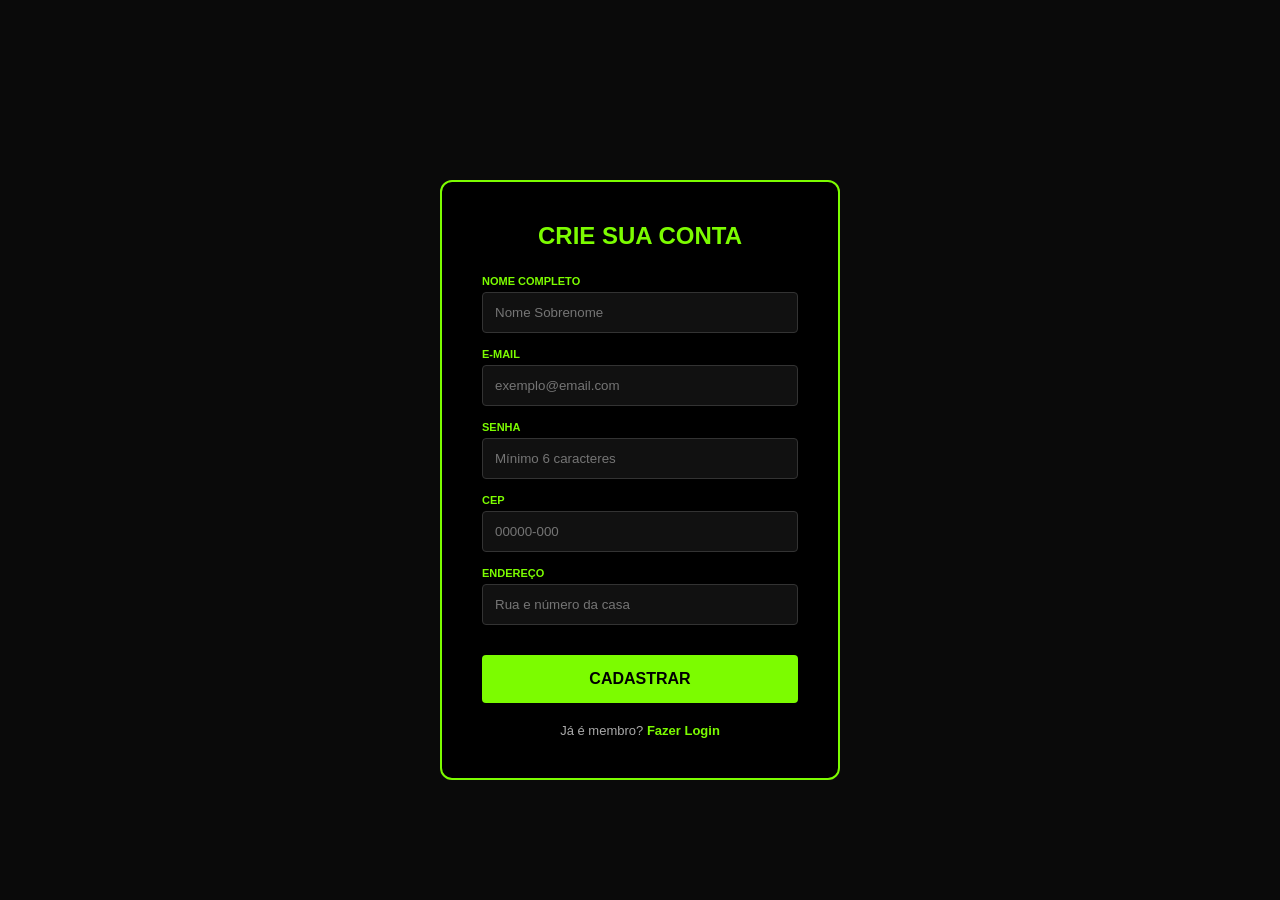
==== cadastro.html @ 186a5c5b "Add files via upload" ====
<!DOCTYPE html>
<html lang="en">
<head>
    <meta charset="UTF-8">
    <meta name="viewport" content="width=device-width, initial-scale=1.0">
    <title>Document</title>
    <link rel="stylesheet" href="style.css">
</head>
<body>
<section id="cadastro-section" class="full-section section-dark">
    <div class="form-box">
        <h2 class="titulo-verde">Crie sua conta</h2>

        <div class="input-group">
            <label>Nome Completo</label>
            <input type="text" placeholder="Nome Sobrenome">
        </div>

        <div class="input-group">
            <label>E-mail</label>
            <input type="email" placeholder="exemplo@email.com">
        </div>

        <div class="input-group">
            <label>Senha</label>
            <input type="password" placeholder="Mínimo 6 caracteres">
        </div>

        <div class="input-group">
            <label>CEP</label>
            <input type="text" placeholder="00000-000" maxlength="9">
        </div>

        <div class="input-group">
            <label>Endereço</label>
            <input type="text" placeholder="Rua e número da casa">
        </div>

        <a href="#hero-section" class="btn-neon btn-large">CADASTRAR</a>

        <div class="switch-link">
            <p>Já é membro? <a href="#login-section">Fazer Login</a></p>
        </div>
    </div>
</section>
    <body>
        <script src="script.js"></script>
</html>
---- style.css ----
/* ================= RESET ================= */

* {
    margin: 0;
    padding: 0;
    box-sizing: border-box;
}

html {
    scroll-behavior: smooth;
}

body {
    background-color: #000;
    color: #fff;
    font-family: 'Montserrat', sans-serif;
    overflow-x: hidden;
}


/* ================= HEADER ================= */

.header-bar {
    display: grid;
    grid-template-columns: 1fr auto 1fr;
    align-items: center;
    background-color: rgba(0,0,0,0.95);
    padding: 15px 40px;
    border-bottom: 4px solid #7CFC00;
    position: fixed;
    top: 0;
    width: 100%;
    z-index: 1000;
}

.logo {
    text-align: center;
    font-size: 24px;
    font-weight: 900;
    text-decoration: none;
    color: white;
}

.logo span {
    color: #7CFC00;
}

.header-right {
    justify-self: end;
    display: flex;
    gap: 10px;
}


/* ================= BOTÕES ================= */

.btn-neon {
    background: #7CFC00;
    color: #000;
    font-weight: 900;
    border: none;
    border-radius: 4px;
    cursor: pointer;
    transition: 0.3s;
    text-align: center;
    text-decoration: none;
    text-transform: uppercase;
    display: inline-block;
}

.btn-neon:hover {
    background: #65cc00;
    box-shadow: 0 0 15px #7CFC00;
    transform: scale(1.05);
}

.btn-small {
    padding: 8px 15px;
    font-size: 12px;
}

.btn-large {
    padding: 15px;
    font-size: 1rem;
    width: 100%;
    margin-top: 15px;
}


/* ================= SEÇÕES ================= */

.full-section {
    min-height: 100vh;
    display: flex;
    justify-content: center;
    align-items: center;
    padding: 120px 20px 60px;
}

.section-dark {
    background-color: #0a0a0a;
}

section {
    scroll-margin-top: 100px;
}


/* ================= FORMULÁRIOS ================= */

.form-box {
    background-color: #000;
    border: 2px solid #7CFC00;
    border-radius: 12px;
    padding: 40px;
    width: 100%;
    max-width: 400px;
}

.carrinho-box {
    max-width: 600px;
}

.form-box h2 {
    text-align: center;
    margin-bottom: 25px;
    text-transform: uppercase;
    font-weight: 900;
}

.titulo-verde {
    color: #7CFC00;
}

.input-group {
    display: flex;
    flex-direction: column;
    margin-bottom: 15px;
}

.input-group label {
    color: #7CFC00;
    font-size: 11px;
    font-weight: 900;
    margin-bottom: 5px;
    text-transform: uppercase;
}

.input-group input,
.input-group select {
    background: #111;
    border: 1px solid #333;
    color: white;
    padding: 12px;
    border-radius: 4px;
    outline: none;
}

.input-group input:focus,
.input-group select:focus {
    border-color: #7CFC00;
    box-shadow: 0 0 5px #7CFC00;
}


/* Linha dupla (Validade + CVV) */
.linha-dupla {
    display: flex;
    gap: 10px;
}

.flex-2 { flex: 2; }
.flex-1 { flex: 1; }


/* ================= LOGIN ================= */

.login-options {
    display: flex;
    justify-content: space-between;
    align-items: center;
    font-size: 13px;
    margin-bottom: 15px;
}

.link-neon {
    color: #7CFC00;
    font-weight: 700;
    text-decoration: none;
    transition: 0.3s;
}

.link-neon:hover {
    color: #65cc00;
    text-decoration: underline;
}

.switch-link {
    text-align: center;
    margin-top: 20px;
    font-size: 13px;
    color: #aaa;
}

.switch-link a {
    color: #7CFC00;
    text-decoration: none;
    font-weight: 700;
}


/* ================= HERO ================= */

.hero-fullscreen {
    height: 100vh;
    display: flex;
    align-items: center;
    padding: 0 80px;
    position: relative;
}

.hero-text-box {
    z-index: 10;
    max-width: 600px;
}

.hero-text-box h1 {
    font-size: 5rem;
    font-weight: 900;
    line-height: 0.9;
}

.hero-text-box h1 span {
    color: #7CFC00;
}

.hero-text-box p {
    margin: 20px 0;
}

.hero-btn {
    max-width: 300px;
}

.hero-image-box {
    position: absolute;
    right: 0;
    top: 0;
    width: 60%;
    height: 100%;
}

.hero-image-box img {
    width: 100%;
    height: 100%;
    object-fit: cover;
    filter: grayscale(50%) brightness(0.6);
}

.gradient-overlay {
    position: absolute;
    left: 0;
    width: 50%;
    height: 100%;
    background: linear-gradient(to right, #000, transparent);
    z-index: 1;
}


/* ================= CATÁLOGO ================= */

#catalogo-section {
    padding: 120px 40px;
    background: #050505;
}

.titulo-catalogo {
    text-align: center;
    font-size: 3rem;
    font-weight: 900;
    margin-bottom: 40px;
}

.container-grid {
    display: grid;
    grid-template-columns: repeat(auto-fit, minmax(250px, 1fr));
    gap: 20px;
    max-width: 1200px;
    margin: 0 auto;
}

.card {
    background: #111;
    border: 1px solid #222;
    padding: 20px;
    text-align: center;
    transition: 0.3s;
    border-radius: 8px;
}

.card:hover {
    border-color: #7CFC00;
    transform: translateY(-5px);
}

.card img {
    width: 100%;
    height: 180px;
    object-fit: contain;
    margin-bottom: 15px;
}

.preco-antigo {
    text-decoration: line-through;
    color: #555;
    font-size: 12px;
}

.preco {
    color: #7CFC00;
    font-size: 1.5rem;
    font-weight: 900;
    margin-bottom: 10px;
}


/* ================= CARRINHO ================= */

.item-carrinho {
    display: flex;
    align-items: center;
    gap: 20px;
    background: #1a1a1a;
    padding: 20px;
    border-radius: 10px;
    border: 1px solid #333;
    margin-bottom: 20px;
}

.item-carrinho img {
    width: 80px;
}

.item-info p {
    margin: 3px 0;
}

.resumo-carrinho {
    text-align: right;
    margin: 20px 0;
}

.resumo-carrinho hr {
    border: 1px solid #333;
    margin: 10px 0;
}

.frete-gratis {
    color: #7CFC00;
}

.total {
    font-size: 1.5rem;
    font-weight: 900;
}


/* ================= PAGAMENTO ================= */

.metodos-pagamento {
    display: flex;
    flex-direction: column;
    gap: 15px;
    margin-bottom: 30px;
}

.metodo-card-link {
    text-decoration: none;
    color: inherit;
}

.metodo-card {
    background: #1a1a1a;
    padding: 20px;
    border-radius: 10px;
    border: 2px solid #333;
    transition: 0.3s;
    cursor: pointer;
    position: relative;
}

.metodo-card:hover {
    border-color: #7CFC00;
    transform: translateY(-3px);
}

.pix-destaque {
    border-color: #7CFC00;
    background: #1a2e0a;
}

.badge {
    position: absolute;
    top: -10px;
    right: 10px;
    background: #7CFC00;
    color: #000;
    font-size: 10px;
    padding: 4px 10px;
    font-weight: 900;
    border-radius: 20px;
}


/* ================= PIX ================= */

.qr-container {
    background: white;
    padding: 15px;
    display: inline-block;
    border-radius: 10px;
    margin: 20px 0;
}

.pix-codigo-copia {
    display: flex;
    gap: 5px;
    margin-top: 10px;
}

.pix-codigo-copia input {
    flex: 1;
    background: #222;
    border: 1px solid #444;
    color: #eee;
    padding: 10px;
    border-radius: 5px;
}


/* ================= CONFIRMAÇÃO ================= */

.success-box {
    border-top: 5px solid #7CFC00;
    text-align: center;
}

.check-icon {
    font-size: 4rem;
    color: #7CFC00;
    margin-bottom: 10px;
}

.order-number {
    background: #222;
    padding: 20px;
    border-radius: 10px;
    margin: 20px 0;
}

.order-number h3 {
    font-size: 1.8rem;
    color: #7CFC00;
    letter-spacing: 2px;
}

/* ===== CORREÇÃO CARTÃO ESTOURANDO ===== */

#cartao-section .form-box {
    max-width: 420px;
    width: 100%;
}

#cartao-section .linha-dupla {
    display: flex;
    gap: 10px;
    width: 100%;
}

#cartao-section .flex-2,
#cartao-section .flex-1 {
    min-width: 0; /* evita estourar */
}

#cartao-section input,
#cartao-section select {
    width: 100%;
}

.form-box {
    overflow: hidden; /* impede qualquer vazamento */
}
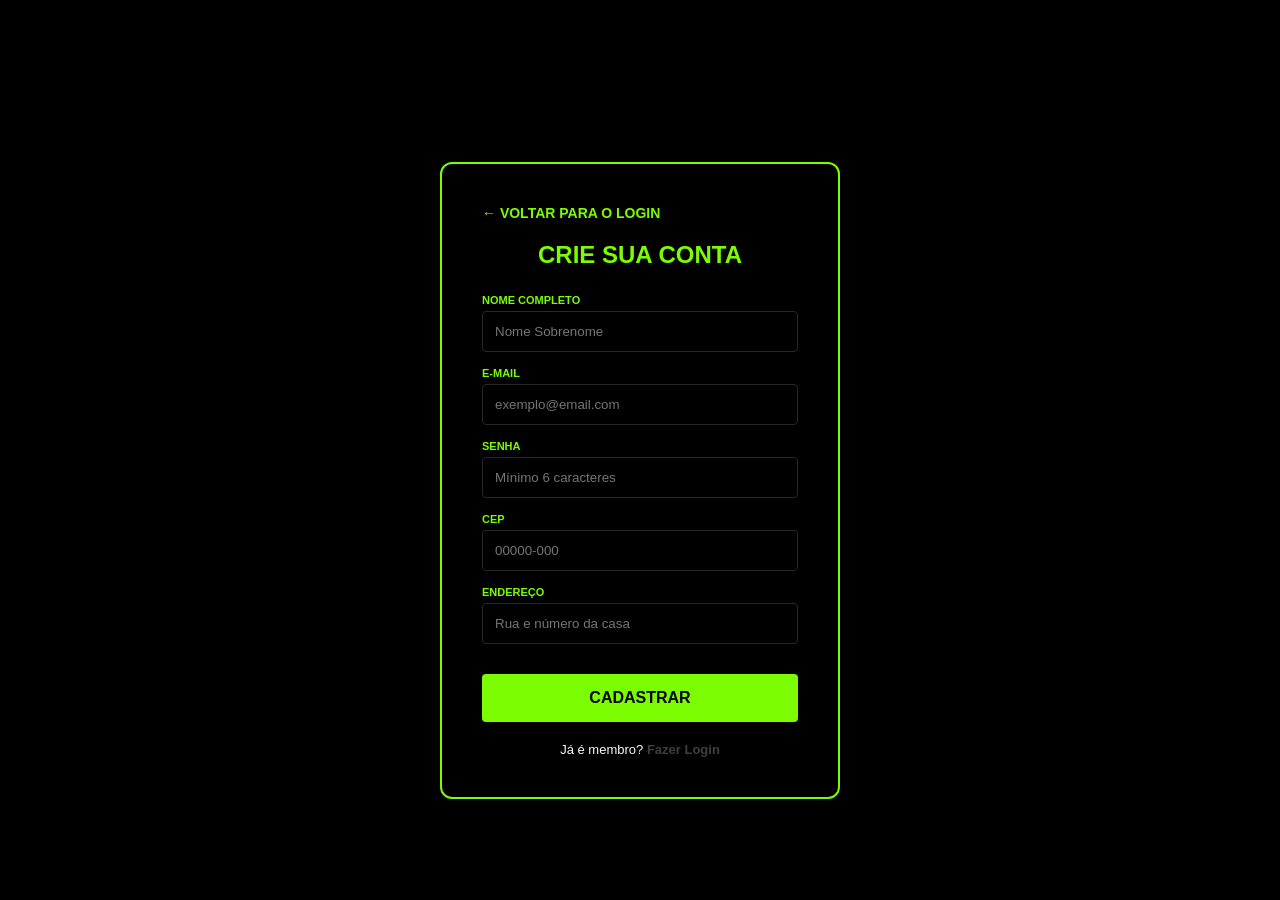
==== commit 38b9527d: "att" ====
--- a/cadastro.html
+++ b/cadastro.html
@@ -1,14 +1,16 @@
 <!DOCTYPE html>
-<html lang="en">
+<html lang="pt-br">
 <head>
     <meta charset="UTF-8">
     <meta name="viewport" content="width=device-width, initial-scale=1.0">
-    <title>Document</title>
+    <title>Elite Sport - Cadastro</title>
     <link rel="stylesheet" href="style.css">
 </head>
 <body>
 <section id="cadastro-section" class="full-section section-dark">
     <div class="form-box">
+        <a href="login.html" class="btn-voltar-link">← VOLTAR PARA O LOGIN</a>
+
         <h2 class="titulo-verde">Crie sua conta</h2>
 
         <div class="input-group">
@@ -36,14 +38,14 @@
             <input type="text" placeholder="Rua e número da casa">
         </div>
 
-        <a href="#hero-section" class="btn-neon btn-large">CADASTRAR</a>
+        <a href="login.html" class="btn-neon btn-large">CADASTRAR</a>
 
         <div class="switch-link">
-            <p>Já é membro? <a href="#login-section">Fazer Login</a></p>
+            <p>Já é membro? <a href="login.html">Fazer Login</a></p>
         </div>
     </div>
 </section>
-    <body>
-        <script src="script.js"></script>
-</html>
 
+    <script src="script.js"></script>
+</body>
+</html>
--- a/style.css
+++ b/style.css
@@ -24,9 +24,9 @@
     display: grid;
     grid-template-columns: 1fr auto 1fr;
     align-items: center;
-    background-color: rgba(0,0,0,0.95);
+    background-color: rgba(0, 0, 0, 0.95);
     padding: 15px 40px;
-    border-bottom: 4px solid #7CFC00;
+    border-bottom: 4px solid #80ff00;
     position: fixed;
     top: 0;
     width: 100%;
@@ -42,7 +42,7 @@
 }
 
 .logo span {
-    color: #7CFC00;
+    color: #80ff00;
 }
 
 .header-right {
@@ -56,7 +56,7 @@
 
 .btn-neon {
     background: #7CFC00;
-    color: #000;
+    color: #000000;
     font-weight: 900;
     border: none;
     border-radius: 4px;
@@ -69,8 +69,8 @@
 }
 
 .btn-neon:hover {
-    background: #65cc00;
-    box-shadow: 0 0 15px #7CFC00;
+    background: #3cff00;
+    box-shadow: 0 0 15px #1eff00;
     transform: scale(1.05);
 }
 
@@ -98,7 +98,7 @@
 }
 
 .section-dark {
-    background-color: #0a0a0a;
+    background-color: #000000;
 }
 
 section {
@@ -148,9 +148,9 @@
 
 .input-group input,
 .input-group select {
-    background: #111;
-    border: 1px solid #333;
-    color: white;
+    background: #000000;
+    border: 1px solid #2b2626;
+    color: rgb(255, 255, 255);
     padding: 12px;
     border-radius: 4px;
     outline: none;
@@ -159,7 +159,7 @@
 .input-group input:focus,
 .input-group select:focus {
     border-color: #7CFC00;
-    box-shadow: 0 0 5px #7CFC00;
+    box-shadow: 0 0 5px #82ff04;
 }
 
 
@@ -199,11 +199,11 @@
     text-align: center;
     margin-top: 20px;
     font-size: 13px;
-    color: #aaa;
+    color: #fff7f7;
 }
 
 .switch-link a {
-    color: #7CFC00;
+    color: hsl(0, 2%, 25%);
     text-decoration: none;
     font-weight: 700;
 }
@@ -489,4 +489,17 @@
 
 .form-box {
     overflow: hidden; /* impede qualquer vazamento */
-}+}
+.btn-voltar-link {
+            display: inline-block;
+            text-decoration: none;
+            color: #7CFC00;
+            font-weight: bold;
+            font-size: 14px;
+            margin-bottom: 20px;
+            transition: 0.3s;
+        }
+        .btn-voltar-link:hover {
+            text-shadow: 0 0 10px #7CFC00;
+            transform: translateX(-5px);
+        }
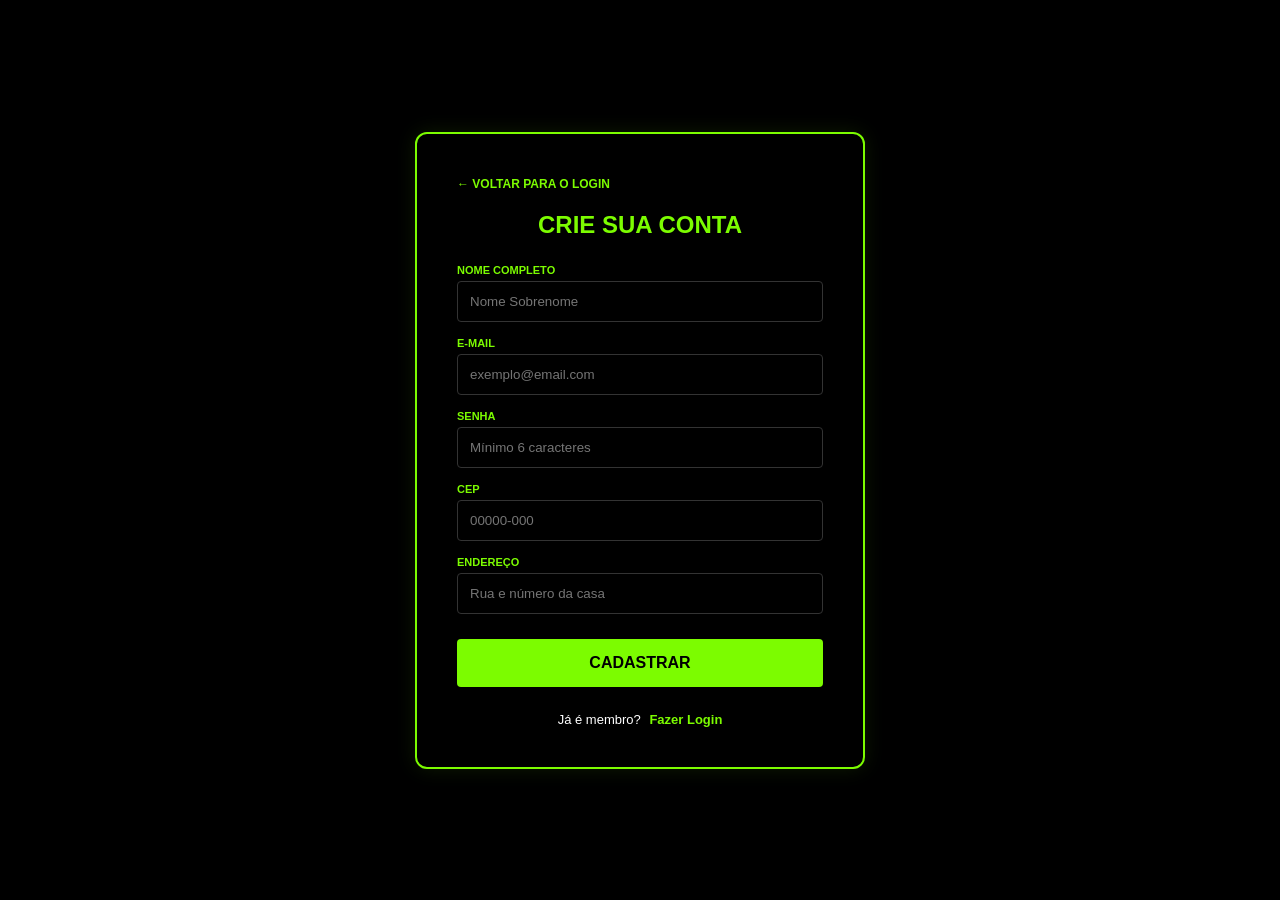
==== commit 298a45c4: "att" ====
--- a/cadastro.html
+++ b/cadastro.html
@@ -4,7 +4,7 @@
     <meta charset="UTF-8">
     <meta name="viewport" content="width=device-width, initial-scale=1.0">
     <title>Elite Sport - Cadastro</title>
-    <link rel="stylesheet" href="style.css">
+    <link rel="stylesheet" href="css/cadastro.css">
 </head>
 <body>
 <section id="cadastro-section" class="full-section section-dark">
--- a/css/cadastro.css
+++ b/css/cadastro.css
@@ -0,0 +1,142 @@
+/* ================= 1. RESET E BASE ================= */
+* {
+    margin: 0;
+    padding: 0;
+    box-sizing: border-box;
+}
+
+body {
+    background-color: #000;
+    color: #fff;
+    font-family: 'Montserrat', sans-serif;
+    overflow-x: hidden;
+}
+
+/* ================= 2. ESTRUTURA DA SEÇÃO ================= */
+.full-section {
+    min-height: 100vh;
+    display: flex;
+    justify-content: center;
+    align-items: center;
+    padding: 60px 20px; /* Espaço maior para não colar no topo em telas pequenas */
+    background-color: #000;
+}
+
+/* ================= 3. BOX DO FORMULÁRIO ================= */
+.form-box {
+    background-color: #000;
+    border: 2px solid #7CFC00;
+    border-radius: 12px;
+    padding: 40px;
+    width: 100%;
+    max-width: 450px; /* Um pouco mais largo que o login para os campos de endereço */
+    box-shadow: 0 0 20px rgba(124, 252, 0, 0.1);
+}
+
+.titulo-verde {
+    color: #7CFC00;
+    text-align: center;
+    margin-bottom: 25px;
+    text-transform: uppercase;
+    font-weight: 900;
+}
+
+/* ================= 4. INPUTS E LABELS ================= */
+.input-group {
+    display: flex;
+    flex-direction: column;
+    margin-bottom: 15px;
+}
+
+.input-group label {
+    color: #7CFC00;
+    font-size: 11px;
+    font-weight: 900;
+    margin-bottom: 5px;
+    text-transform: uppercase;
+}
+
+.input-group input {
+    background: #000;
+    border: 1px solid #333;
+    color: #fff;
+    padding: 12px;
+    border-radius: 4px;
+    outline: none;
+    transition: 0.3s;
+}
+
+.input-group input:focus {
+    border-color: #7CFC00;
+    box-shadow: 0 0 8px rgba(124, 252, 0, 0.4);
+}
+
+/* ================= 5. BOTÕES ================= */
+.btn-neon {
+    background: #7CFC00;
+    color: #000;
+    font-weight: 900;
+    border: none;
+    border-radius: 4px;
+    cursor: pointer;
+    transition: 0.3s;
+    text-align: center;
+    text-decoration: none;
+    text-transform: uppercase;
+    display: inline-block;
+}
+
+.btn-neon:hover {
+    background: #3cff00;
+    box-shadow: 0 0 15px #1eff00;
+    transform: scale(1.02);
+}
+
+.btn-large {
+    padding: 15px;
+    font-size: 1rem;
+    width: 100%;
+    margin-top: 10px;
+}
+
+/* Botão Voltar */
+.btn-voltar-link {
+    display: inline-block;
+    text-decoration: none;
+    color: #7CFC00;
+    font-weight: 900;
+    font-size: 12px;
+    margin-bottom: 20px;
+    transition: 0.3s;
+}
+
+.btn-voltar-link:hover {
+    color: #fff;
+    transform: translateX(-5px);
+}
+
+/* ================= 6. RODAPÉ (SWITCH LINK) ================= */
+.switch-link {
+    text-align: center;
+    margin-top: 25px;
+    font-size: 13px;
+    color: #fff;
+}
+
+.switch-link a {
+    color: #7CFC00;
+    text-decoration: none;
+    font-weight: 900;
+    margin-left: 5px;
+}
+
+.switch-link a:hover {
+    text-decoration: underline;
+}
+
+/* Responsividade básica para o formulário não ocupar a tela toda em celulares */
+@media (max-width: 480px) {
+    .form-box {
+        padding: 25px 20px;
+    }
+}
